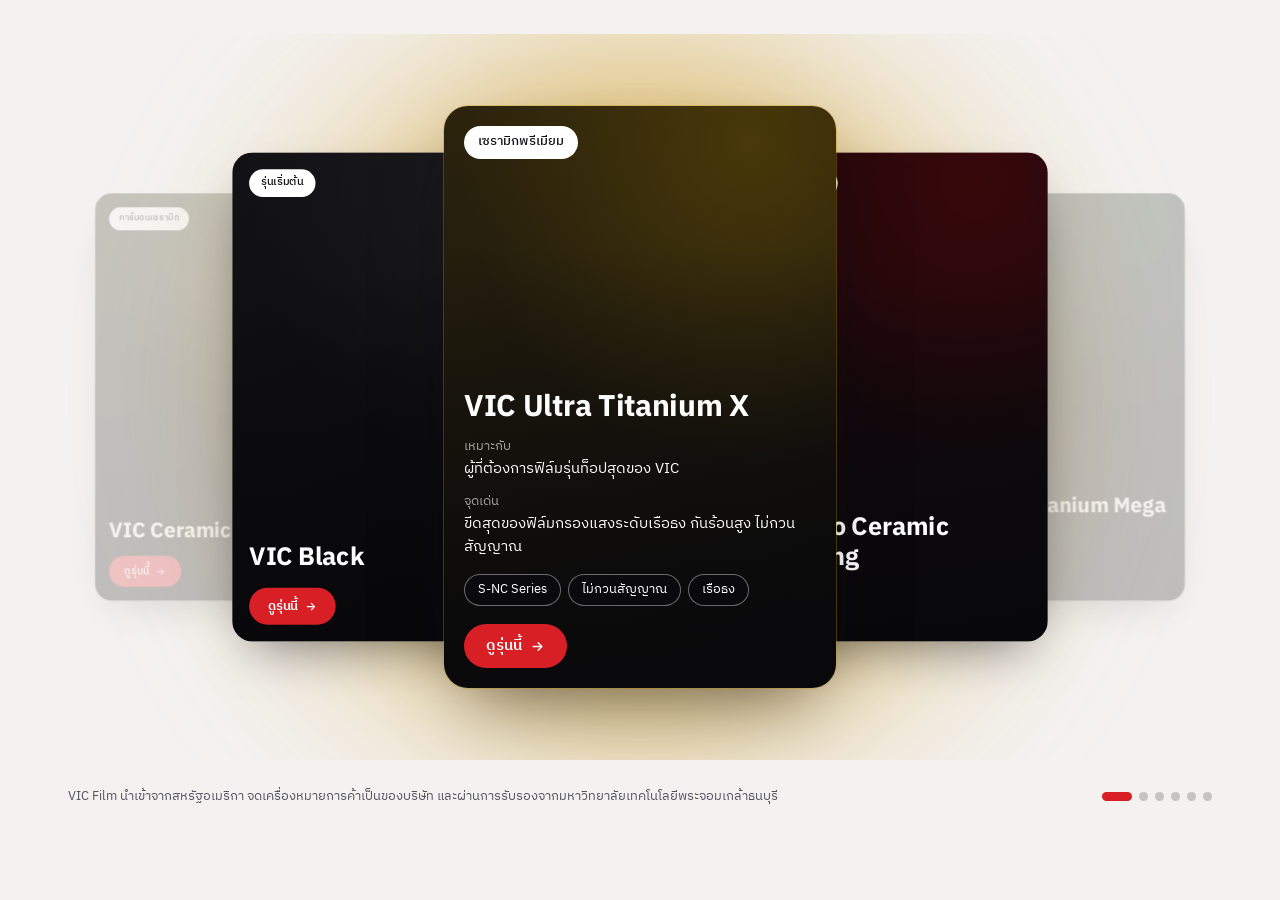
==== cards.html @ 4936e75e "feat: หน้าการ์ดซีรีส์ฟิล์มแบบ coverflow พร้อมแสงเรืองตามสีซีรีส์ เพิ่มหน้าใหม่ cards.html ทำตาม mock" ====
<!doctype html>
<html lang="th">
<head>
<meta charset="utf-8">
<meta name="viewport" content="width=device-width, initial-scale=1">
<title>VIC Film Studio — ฟิล์มแต่ละรุ่นของเรา</title>
<meta name="description" content="การ์ดแนะนำฟิล์มกรองแสง VIC ทั้ง 6 ซีรีส์ เลื่อนดูทีละรุ่นพร้อมจุดเด่นและความเหมาะสม">
<link rel="preconnect" href="https://fonts.googleapis.com">
<link rel="preconnect" href="https://fonts.gstatic.com" crossorigin>
<link href="https://fonts.googleapis.com/css2?family=Anuphan:wght@400;500;600;700&family=IBM+Plex+Sans+Thai:wght@400;500;600&display=swap" rel="stylesheet">
<link rel="stylesheet" href="assets/css/cards.css">
</head>
<body>

<main class="wrap">
  <section class="cf" aria-roledescription="carousel" aria-label="ฟิล์ม VIC ทั้ง 6 ซีรีส์">

    <div class="cf-stage" id="cfStage" tabindex="0" role="group"
         aria-label="การ์ดซีรีส์ฟิล์ม กดลูกศรซ้ายขวาเพื่อเปลี่ยนรุ่น">
      <div class="cf-glow" aria-hidden="true">
        <span class="cf-glow-l" data-layer="a"></span>
        <span class="cf-glow-l" data-layer="b"></span>
      </div>
      <ul class="cf-track" id="cfTrack"></ul>
    </div>

    <div class="cf-foot">
      <p class="cf-caption">VIC Film นำเข้าจากสหรัฐอเมริกา จดเครื่องหมายการค้าเป็นของบริษัท และผ่านการรับรองจากมหาวิทยาลัยเทคโนโลยีพระจอมเกล้าธนบุรี</p>
      <div class="cf-dots" id="cfDots" role="tablist" aria-label="เลือกซีรีส์ฟิล์ม"></div>
    </div>

    <p class="sr-only" id="cfStatus" role="status" aria-live="polite"></p>
  </section>
</main>

<script src="assets/js/data.js"></script>
<script src="assets/js/cards-data.js"></script>
<script src="assets/js/cards.js"></script>
</body>
</html>
---- assets/css/cards.css ----
/* ==========================================================================
   VIC FILM STUDIO — หน้าการ์ดซีรีส์ฟิล์ม (cards.html)
   ไฟล์นี้แยกจาก styles.css ของหน้าหลักโดยสมบูรณ์
   ========================================================================== */

:root{
  --page:#f4f2f0;
  --ink:#16161a; --ink-2:#55555f;
  --line:#e4e4e8;
  --red:#d81f26; --red-ink:#b81017;
  --font-display:'Anuphan', system-ui, sans-serif;
  --font-body:'IBM Plex Sans Thai', system-ui, sans-serif;

  /* เรขาคณิตของ carousel — ทุก breakpoint แก้แค่ตัวแปรกลุ่มนี้ */
  --card-w:392px;
  --card-r:24px;
  --track-h:calc(var(--card-w) * 582 / 392);
  --cf-x1:.62;  --cf-x2:1.04; --cf-x3:1.30;   /* ระยะเลื่อน คูณกับ card-w */
  --cf-s1:.84;  --cf-s2:.70;  --cf-s3:.64;    /* อัตราย่อ */
  --cf-o2:.22;                                 /* ความทึบของใบไกล */
  --cf-veil:.44;                               /* ความหรี่ของใบที่ไม่ active */
  --cf-dur:.46s;
  --cf-ease:cubic-bezier(.22,.61,.36,1);
}

*,*::before,*::after{box-sizing:border-box}
html{-webkit-text-size-adjust:100%}
body{
  margin:0; background:var(--page); color:var(--ink);
  font-family:var(--font-body); font-size:15px; line-height:1.6;
  -webkit-font-smoothing:antialiased;
}
h1,h2,h3{font-family:var(--font-display); font-weight:600; letter-spacing:-.01em; margin:0}
button{font:inherit; color:inherit}
a{color:var(--red-ink)}
:focus-visible{outline:2px solid var(--red); outline-offset:3px; border-radius:6px}
.sr-only{position:absolute;width:1px;height:1px;padding:0;margin:-1px;overflow:hidden;clip:rect(0 0 0 0);white-space:nowrap;border:0}

.wrap{width:100%; max-width:1180px; margin-inline:auto; padding-inline:18px}
.cf{padding:34px 0 48px}

/* ---------- เวที: ขังแสงเรืองไว้ข้างใน และตัดการ์ดที่ล้นออก ------------- */
.cf-stage{
  position:relative; isolation:isolate; overflow:hidden;
  padding-block:72px;
  touch-action:pan-y;
  user-select:none; -webkit-user-select:none;
  cursor:grab;
}
.cf-stage:active{cursor:grabbing}
.cf-stage:focus-visible{outline:2px solid var(--red); outline-offset:-2px; border-radius:18px}

/* ---------- แสงเรือง: 2 ชั้นสลับกันด้วย opacity เท่านั้น ---------------- */
.cf-glow{position:absolute; inset:0; z-index:0; pointer-events:none; contain:paint}
.cf-glow-l{
  position:absolute; left:50%; top:50%;
  width:calc(var(--card-w) * 1.45); height:calc(var(--card-w) * 1.45);
  margin:calc(var(--card-w) * -.725) 0 0 calc(var(--card-w) * -.725);
  /* ซ้อน 2 วง: วงในแน่นให้ความเข้ม วงนอกกว้างให้แสงฟุ้ง */
  background:
    radial-gradient(closest-side, var(--g, transparent) 0%, rgba(0,0,0,0) 58%),
    radial-gradient(closest-side, var(--g, transparent) 0%, rgba(0,0,0,0) 84%);
  filter:blur(40px) saturate(1.25);
  transform:scale(1.9);           /* เบลอผืนเล็กแล้วค่อยยืด = ถูกกว่าเบลอผืนใหญ่ */
  opacity:0;
  transition:opacity .42s linear;
  will-change:opacity;
}
.cf-glow-l.is-on{opacity:1}

/* ---------- ราง + การ์ด ------------------------------------------------- */
.cf-track{
  position:relative; z-index:1;
  list-style:none; margin:0; padding:0;
  height:var(--track-h);
}

.cf-card{
  --dir:0;
  --c-hi:color-mix(in srgb, var(--brand) 34%, #0b0b0e);
  --c-mid:color-mix(in srgb, var(--brand) 18%, #0b0b0e);
  --c-lo:color-mix(in srgb, var(--brand) 8%, #0b0b0e);

  position:absolute; left:50%; top:0;
  width:var(--card-w); height:var(--track-h);
  margin-left:calc(var(--card-w) / -2);
  border-radius:var(--card-r);
  overflow:hidden;
  transform-origin:50% 50%;
  box-shadow:0 26px 60px -24px rgba(10,10,16,.55);
  transition:transform var(--cf-dur) var(--cf-ease), opacity var(--cf-dur) var(--cf-ease),
             box-shadow var(--cf-dur) var(--cf-ease);
  background:
    linear-gradient(to top, rgba(8,8,10,.88) 0%, rgba(8,8,10,.28) 52%, rgba(8,8,10,0) 76%),
    radial-gradient(120% 90% at 78% 6%, var(--c-hi), transparent 62%),
    linear-gradient(158deg, var(--c-mid) 0%, var(--c-lo) 58%, #0b0b0e 100%);
}

/* หรี่ใบที่ไม่ active ด้วย veil — ห้ามใช้ filter:brightness() (repaint ทุกเฟรม) */
.cf-card::after{
  content:""; position:absolute; inset:0; border-radius:inherit;
  background:rgba(8,8,12,var(--cf-veil));
  transition:opacity var(--cf-dur) var(--cf-ease);
  pointer-events:none; z-index:5;
}
.cf-card[data-mag="0"]::after{opacity:0}

.cf-card[data-mag="0"]{
  transform:translateX(0) scale(1); opacity:1; z-index:30;
  box-shadow:
    0 0 0 1px color-mix(in srgb, var(--brand) 34%, transparent),
    0 30px 70px -26px rgba(10,10,16,.6);
}
.cf-card[data-mag="1"]{transform:translateX(calc(var(--dir) * var(--cf-x1) * var(--card-w))) scale(var(--cf-s1)); opacity:1; z-index:20}
.cf-card[data-mag="2"]{transform:translateX(calc(var(--dir) * var(--cf-x2) * var(--card-w))) scale(var(--cf-s2)); opacity:var(--cf-o2); z-index:10}
.cf-card[data-mag="3"]{transform:translateX(calc(var(--dir) * var(--cf-x3) * var(--card-w))) scale(var(--cf-s3)); opacity:0; z-index:0; pointer-events:none}

/* ปิด transition ชั่วคราวตอนวนรอบ ไม่ให้การ์ดวิ่งข้ามจอให้เห็น */
.cf-card.is-jump{transition:none !important}

/* ปุ่มใสคลุมทั้งใบ ใช้คลิกเลือกใบที่ยังไม่ active */
.cf-pick{
  position:absolute; inset:0; z-index:7;
  border:0; background:transparent; padding:0; cursor:pointer;
  border-radius:inherit;
}
.cf-card[data-mag="0"] .cf-pick{display:none}

/* ---------- เนื้อในการ์ด ------------------------------------------------ */
.cf-body{
  position:relative; z-index:6;
  height:100%; padding:clamp(14px, calc(var(--card-w) * .051), 20px);
  display:flex; flex-direction:column;
  pointer-events:none;              /* ให้คลิกทะลุไปโดน .cf-pick */
}
.cf-card[data-mag="0"] .cf-body{pointer-events:auto}

.cf-kicker{
  align-self:flex-start;
  background:#fff; color:var(--ink);
  border-radius:999px; padding:6px 14px;
  font-size:clamp(11px, calc(var(--card-w) * .033), 13px); font-weight:500;
}

.cf-info{margin-top:auto}

.cf-name{
  font-family:var(--font-display); font-weight:700;
  font-size:clamp(21px, calc(var(--card-w) * .077), 30px);
  line-height:1.2; color:#fff; margin:0 0 2px;
}

.cf-detail{
  display:grid; grid-template-rows:0fr;
  transition:grid-template-rows var(--cf-dur) var(--cf-ease);
}
.cf-card[data-mag="0"] .cf-detail{grid-template-rows:1fr}
.cf-detail-in{overflow:hidden; min-height:0}

.cf-label{
  margin:clamp(8px, calc(var(--card-w) * .031), 12px) 0 1px;
  font-size:clamp(11px, calc(var(--card-w) * .032), 12.5px); color:rgba(255,255,255,.62);
}
.cf-value{margin:0; font-size:clamp(13px, calc(var(--card-w) * .038), 15px); color:#fff; line-height:1.5}

.cf-tags{
  list-style:none; margin:clamp(10px, calc(var(--card-w) * .041), 16px) 0 0; padding:0;
  display:flex; gap:7px; flex-wrap:wrap;
}
.cf-tags li{
  border:1px solid rgba(255,255,255,.40);
  background:rgba(10,10,14,.45);
  border-radius:999px; padding:5px clamp(10px, calc(var(--card-w) * .033), 14px);
  font-size:clamp(11px, calc(var(--card-w) * .032), 12.5px); color:#fff; white-space:nowrap;
}

.cf-cta{
  display:inline-flex; align-items:center; gap:8px;
  margin-top:clamp(12px, calc(var(--card-w) * .046), 18px);
  min-height:44px; padding:0 clamp(16px, calc(var(--card-w) * .056), 22px);
  background:var(--red); color:#fff;
  border-radius:999px; text-decoration:none;
  font-size:clamp(14px, calc(var(--card-w) * .038), 15px); font-weight:600;
  transition:background .15s;
}
.cf-cta:hover{background:var(--red-ink); color:#fff}

/* ---------- แถบล่าง: คำอธิบาย + จุดบอกตำแหน่ง -------------------------- */
.cf-foot{
  display:flex; align-items:center; gap:24px;
  margin-top:26px;
}
/* --ink-3 (#7c7c87) ตกเกณฑ์บนพื้น #f4f2f0 (3.69:1) ต้องใช้ --ink-2 เท่านั้น */
.cf-caption{margin:0; flex:1; font-size:13px; color:var(--ink-2); line-height:1.6}

.cf-dots{display:flex; align-items:center; gap:7px; flex:none}
.cf-dot{
  width:9px; height:9px; padding:0; border:0;
  border-radius:999px; background:#c6c3c0; cursor:pointer;
  transition:width .3s var(--cf-ease), background .3s var(--cf-ease);
}
.cf-dot:hover{background:#a8a4a0}
.cf-dot[aria-selected="true"]{width:30px; background:var(--red)}

/* ---------- responsive --------------------------------------------------- */
@media (max-width:1199px){
  :root{--card-w:clamp(280px, 32vw, 392px)}
}
@media (max-width:1039px){
  :root{--cf-x1:.56; --cf-x2:.96; --cf-o2:.18}
}
@media (max-width:819px){
  :root{--cf-x1:.68; --cf-s1:.82; --cf-o2:0}
  .cf-card[data-mag="2"]{pointer-events:none}
  .cf-stage{padding-block:56px}
}
@media (max-width:559px){
  :root{--card-w:min(78vw, 300px); --cf-x1:.80; --cf-dur:.34s}
  .cf-glow-l{filter:blur(34px); transform:scale(1.6)}
  .cf-foot{flex-direction:column; align-items:flex-start; gap:14px}
  .cf-dots{align-self:flex-start}
}
@media (max-width:430px){
  :root{--card-w:min(84vw, 280px)}
  .wrap{padding-inline:14px}
  .cf-cta{width:100%; justify-content:center}
}

@media (prefers-reduced-motion:reduce){
  *{transition:none !important; animation:none !important}
}
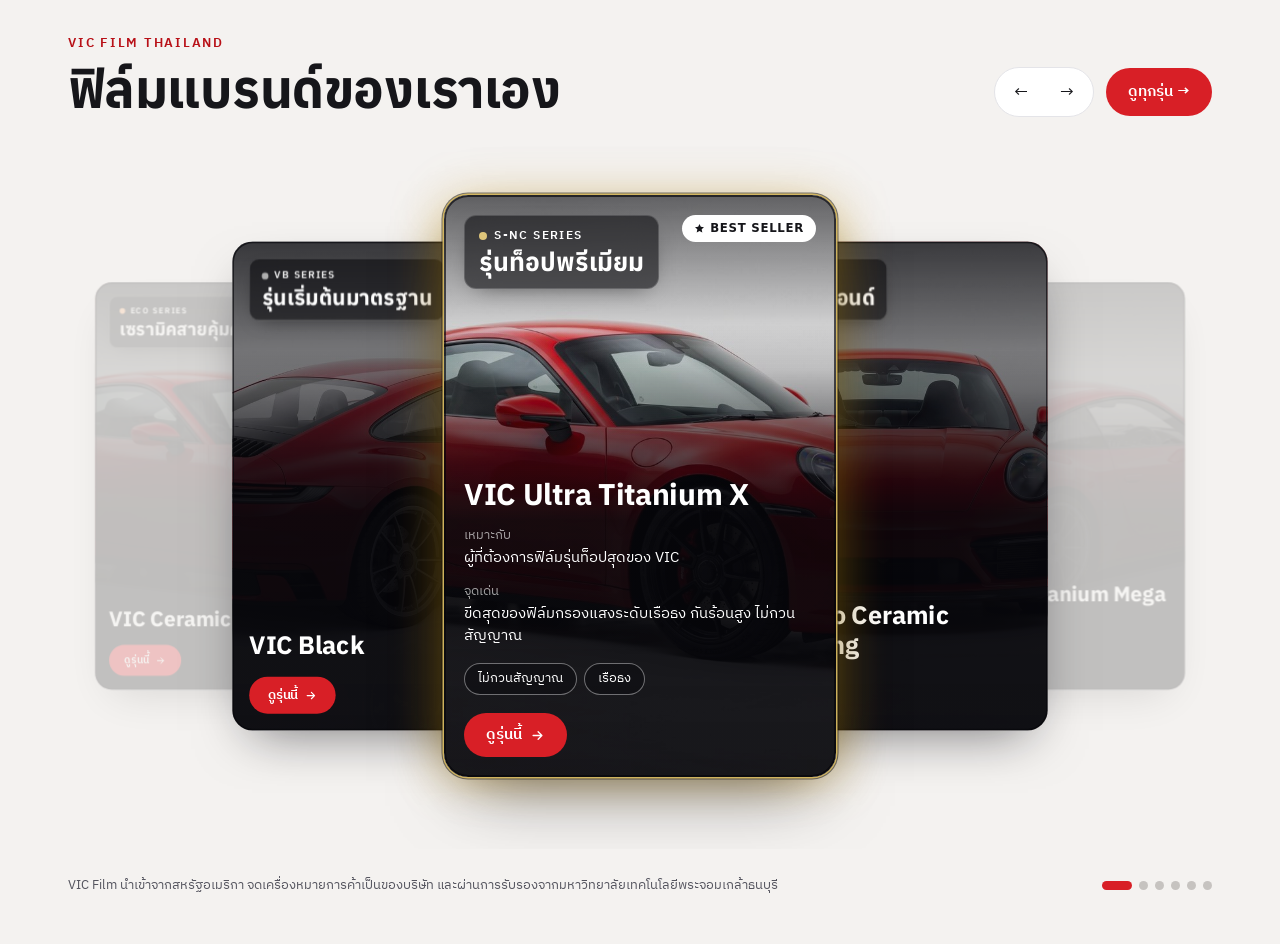
==== commit 5d08d214: "cards: redesign ให้ใช้งานได้บนการ์ดที่มีรูปพื้นหลัง ผู้ใช้ส่งภาพเว็บจริงที่เอาดีไซน์นี้ไปใช้ แล้วชี้" ====
--- a/cards.html
+++ b/cards.html
@@ -14,6 +14,22 @@
 
 <main class="wrap">
   <section class="cf" aria-roledescription="carousel" aria-label="ฟิล์ม VIC ทั้ง 6 ซีรีส์">
+
+    <!-- หัวเรื่องวางตามเลย์เอาต์เว็บจริง มีไว้เพื่อพิสูจน์ว่าแสงเรืองหลังการ์ด
+         ไม่ฟุ้งขึ้นมาชน H1 — สคริปต์ glow.mjs วัดแถบนี้โดยตรง -->
+    <header class="cf-head-row">
+      <div>
+        <p class="cf-eyebrow-page">VIC FILM THAILAND</p>
+        <h1 class="cf-title">ฟิล์มแบรนด์ของเราเอง</h1>
+      </div>
+      <div class="cf-nav">
+        <div class="cf-nav-group">
+          <button type="button" class="cf-nav-btn" data-nav="prev" aria-label="ซีรีส์ก่อนหน้า">&#8592;</button>
+          <button type="button" class="cf-nav-btn" data-nav="next" aria-label="ซีรีส์ถัดไป">&#8594;</button>
+        </div>
+        <a class="cf-all" href="index.html#step3">ดูทุกรุ่น &#8594;</a>
+      </div>
+    </header>
 
     <div class="cf-stage" id="cfStage" tabindex="0" role="group"
          aria-label="การ์ดซีรีส์ฟิล์ม กดลูกศรซ้ายขวาเพื่อเปลี่ยนรุ่น">
--- a/assets/css/cards.css
+++ b/assets/css/cards.css
@@ -39,6 +39,34 @@
 .wrap{width:100%; max-width:1180px; margin-inline:auto; padding-inline:18px}
 .cf{padding:34px 0 48px}
 
+/* ---------- หัวเรื่องหน้า (เลย์เอาต์ตามเว็บจริง) ------------------------ */
+.cf-head-row{
+  display:flex; align-items:flex-end; justify-content:space-between;
+  gap:20px; flex-wrap:wrap; margin-bottom:6px;
+}
+.cf-eyebrow-page{
+  margin:0 0 6px; color:var(--red-ink);
+  font-size:12.5px; font-weight:600; letter-spacing:.14em; text-transform:uppercase;
+}
+.cf-title{font-size:clamp(30px, 5vw, 52px); line-height:1.1; font-weight:700}
+.cf-nav{display:flex; align-items:center; gap:12px; flex-wrap:wrap}
+.cf-nav-group{
+  display:flex; background:#fff; border:1px solid var(--line);
+  border-radius:999px; padding:4px; gap:2px;
+}
+.cf-nav-btn{
+  width:44px; min-height:40px; border:0; border-radius:999px;
+  background:transparent; cursor:pointer; font-size:17px; line-height:1;
+  transition:background .18s;
+}
+.cf-nav-btn:hover{background:#f1efed}
+.cf-all{
+  display:inline-flex; align-items:center; min-height:48px; padding:0 22px;
+  background:var(--red); color:#fff; border-radius:999px;
+  font-weight:600; text-decoration:none;
+}
+.cf-all:hover{background:var(--red-ink)}
+
 /* ---------- เวที: ขังแสงเรืองไว้ข้างใน และตัดการ์ดที่ล้นออก ------------- */
 .cf-stage{
   position:relative; isolation:isolate; overflow:hidden;
@@ -51,26 +79,33 @@
 .cf-stage:focus-visible{outline:2px solid var(--red); outline-offset:-2px; border-radius:18px}
 
 /* ---------- แสงเรือง: 2 ชั้นสลับกันด้วย opacity เท่านั้น ---------------- */
-.cf-glow{position:absolute; inset:0; z-index:0; pointer-events:none; contain:paint}
+/* z-index 25 = เหนือใบข้าง (10/20) แต่ใต้ใบกลาง (30) แสงจึงล้นไปทับใบข้างได้ */
+/* mask ทำให้แสงจางหายก่อนถึงขอบบนของเวที — กันไม่ให้ฟุ้งขึ้นไปชนหัวเรื่อง
+   แก้ที่ตัวแสงเอง ไม่พึ่ง overflow ของพ่อแม่ จะได้พอร์ตไปวางที่ไหนก็ปลอดภัย */
+.cf-glow{
+  position:absolute; inset:0; z-index:25; pointer-events:none; contain:paint;
+  -webkit-mask-image:linear-gradient(to bottom, transparent 0, #000 16%, #000 92%, transparent 100%);
+          mask-image:linear-gradient(to bottom, transparent 0, #000 16%, #000 92%, transparent 100%);
+}
 .cf-glow-l{
   position:absolute; left:50%; top:50%;
-  width:calc(var(--card-w) * 1.45); height:calc(var(--card-w) * 1.45);
-  margin:calc(var(--card-w) * -.725) 0 0 calc(var(--card-w) * -.725);
-  /* ซ้อน 2 วง: วงในแน่นให้ความเข้ม วงนอกกว้างให้แสงฟุ้ง */
-  background:
-    radial-gradient(closest-side, var(--g, transparent) 0%, rgba(0,0,0,0) 58%),
-    radial-gradient(closest-side, var(--g, transparent) 0%, rgba(0,0,0,0) 84%);
-  filter:blur(40px) saturate(1.25);
-  transform:scale(1.9);           /* เบลอผืนเล็กแล้วค่อยยืด = ถูกกว่าเบลอผืนใหญ่ */
+  /* สี่เหลี่ยมมุมมนขนาดเท่าการ์ดเป๊ะ แล้วเบลอ — halo จึงเดินตามทรงการ์ด
+     ไม่ใช่ก้อนวงรีแบบเดิมที่ล้นพ้นขอบข้างละ 122px จนอ่านเป็นหมอก */
+  width:var(--card-w); height:var(--track-h);
+  margin:calc(var(--track-h) / -2) 0 0 calc(var(--card-w) / -2);
+  border-radius:var(--card-r);    /* ใช้รัศมีเดียวกับการ์ด */
+  background:var(--g, transparent);
+  filter:blur(26px) saturate(1.2);
+  transform:scale(1);
   opacity:0;
   transition:opacity .42s linear;
   will-change:opacity;
 }
-.cf-glow-l.is-on{opacity:1}
+.cf-glow-l.is-on{opacity:.55}
 
 /* ---------- ราง + การ์ด ------------------------------------------------- */
 .cf-track{
-  position:relative; z-index:1;
+  position:relative;              /* ห้ามใส่ z-index — จะขัง z-index ของการ์ดไว้ข้างใน */
   list-style:none; margin:0; padding:0;
   height:var(--track-h);
 }
@@ -80,6 +115,10 @@
   --c-hi:color-mix(in srgb, var(--brand) 34%, #0b0b0e);
   --c-mid:color-mix(in srgb, var(--brand) 18%, #0b0b0e);
   --c-lo:color-mix(in srgb, var(--brand) 8%, #0b0b0e);
+  --brand-ink:color-mix(in srgb, var(--brand) 62%, #ffffff);
+  /* จุดสีบนกระจกฝ้าต้องสว่างกว่า --brand-ink อีกนิด ไม่งั้น NCS ได้ 2.96:1
+     ตกเกณฑ์กราฟิก 3:1 — แยกตัวแปรไว้ไม่ให้ไปกระทบวงแหวนขอบการ์ด */
+  --brand-dot:color-mix(in srgb, var(--brand) 52%, #ffffff);
 
   position:absolute; left:50%; top:0;
   width:var(--card-w); height:var(--track-h);
@@ -96,6 +135,32 @@
     linear-gradient(158deg, var(--c-mid) 0%, var(--c-lo) 58%, #0b0b0e 100%);
 }
 
+/* รูปพื้นหลังการ์ด — inset:0 + cover รับประกันว่าคลุมเต็มใบเสมอ ไม่ว่าสัดส่วน
+   รูปเป็นเท่าไร จึงไม่มีชั้นที่อยู่ข้างหลังโผล่เป็นแถบออกมาให้เห็น
+   border-radius:inherit กันมุมฉากยื่นพ้นขอบมน (อาการ "แถบแปลก" ที่พบในเว็บจริง) */
+.cf-photo{
+  position:absolute; inset:0; z-index:1;
+  display:block;                  /* img เป็น inline โดยปริยาย จะเหลือ gap ใต้ภาพ */
+  width:100%; height:100%;
+  object-fit:cover;
+  border-radius:inherit;
+}
+
+/* ม่านไล่เฉดทับรูป — รูปแต่ละใบสว่างไม่เท่ากัน ถ้าไม่มีฐานที่คาดเดาได้
+   contrast ของตัวอักษรจะขึ้นกับรูป ท่อนบนรองแผ่นคำจำกัดความ ท่อนล่างรองชื่อรุ่น */
+.cf-card::before{
+  content:""; position:absolute; inset:0; z-index:2;
+  border-radius:inherit; pointer-events:none;
+  background:
+    linear-gradient(to bottom, rgba(6,6,10,.62) 0%, rgba(6,6,10,0) 30%),
+    linear-gradient(to top,    rgba(6,6,10,.93) 0%, rgba(6,6,10,.90) 44%,
+                               rgba(6,6,10,.60) 58%, rgba(6,6,10,0) 78%);
+  /* เส้นมืด 1px ชิดขอบใน — ให้วงแหวนสีแบรนด์มีเพื่อนบ้านมืดทั้งสองฝั่งเสมอ
+     ไม่งั้น contrast ด้านในจะขึ้นกับว่ารูปตรงนั้นสว่างแค่ไหน (MC/VB เคยตกเหลือ 2.4:1)
+     ต้องอยู่บน ::before ไม่ใช่ inset shadow ของการ์ด เพราะรูปเป็นลูกจะทับ shadow */
+  box-shadow:inset 0 0 0 2px rgba(6,6,10,.66);
+}
+
 /* หรี่ใบที่ไม่ active ด้วย veil — ห้ามใช้ filter:brightness() (repaint ทุกเฟรม) */
 .cf-card::after{
   content:""; position:absolute; inset:0; border-radius:inherit;
@@ -107,8 +172,18 @@
 
 .cf-card[data-mag="0"]{
   transform:translateX(0) scale(1); opacity:1; z-index:30;
+  /* --brand ดิบที่ 34% ซีรีส์สีเข้มแทบไม่เห็น ใช้ --brand-ink ที่ยกขึ้นหาขาวแล้ว
+     และต้องสว่างเกือบเต็ม เพราะแสงเรืองที่อยู่ถัดออกไปเป็นสีแบรนด์เหมือนกัน
+     ถ้าความทึบต่ำเส้นขอบจะกลืนหายไปกับแสงของตัวเอง
+     วงนอก 1px สีมืดทำหน้าที่คั่นเส้นขอบกับแสง ให้ขอบคมไม่ว่าแสงจะสีอะไร
+     ตรงนี้เป็นที่เดียวที่ยังใช้ --brand-ink ห้ามเปลี่ยนเป็นสีดิบ เพราะจะกลืน
+     กับแสงเรืองที่อยู่ถัดออกไป วงแหวนคือ "ขอบ" ไม่ใช่ "ตัวอย่างสี"
+     ตัวที่บอกสีประจำรุ่นคือแผ่นด้านบนกับแสงเรือง ซึ่งเป็นสีดิบอยู่แล้ว
+     ความหนาลดจาก 2px เหลือ 1.5px ได้เพราะแผ่นทึบสีแบรนด์ด้านบน
+     รับหน้าที่บอกสีประจำรุ่นแทนแล้ว วงแหวนไม่ต้องตะโกนคนเดียว */
   box-shadow:
-    0 0 0 1px color-mix(in srgb, var(--brand) 34%, transparent),
+    0 0 0 1.5px color-mix(in srgb, var(--brand-ink) 95%, transparent),
+    0 0 0 2.5px rgba(8,8,12,.5),
     0 30px 70px -26px rgba(10,10,16,.6);
 }
 .cf-card[data-mag="1"]{transform:translateX(calc(var(--dir) * var(--cf-x1) * var(--card-w))) scale(var(--cf-s1)); opacity:1; z-index:20}
@@ -135,11 +210,70 @@
 }
 .cf-card[data-mag="0"] .cf-body{pointer-events:auto}
 
-.cf-kicker{
-  align-self:flex-start;
-  background:#fff; color:var(--ink);
-  border-radius:999px; padding:6px 14px;
-  font-size:clamp(11px, calc(var(--card-w) * .033), 13px); font-weight:500;
+/* ---------- หัวข้อโปรย: คำจำกัดความประจำซีรีส์ -------------------------- */
+/* แผ่นทึบสีแบรนด์ — หดพอดีข้อความ ไม่เต็มความกว้างการ์ด
+   สลับขั้วสีจากทั้งการ์ด (การ์ดมืด → แผ่นสว่าง) จึงเด่นกว่าเนื้อหาด้านล่าง
+   โดยไม่ต้องขยายตัวอักษร ซึ่งผู้ใช้เพิ่งขอให้ลดลงไป
+
+   ไม่ใช้พื้นโปร่งอีกแล้ว เพราะไล่เฉดสีแบรนด์ของการ์ดอยู่มุมขวาบน
+   (radial ที่ 78% 6%) ทำให้แผ่นได้ซ้ายมืด ~2% ขวาสว่าง ~84% = สีไม่สม่ำเสมอ
+   พื้นทึบตัดปัญหานี้ทิ้งเพราะไม่ขึ้นกับสิ่งที่อยู่ข้างหลัง
+
+   พื้นหลังการ์ดเป็นรูป แผ่นทึบจึงบังรูป เปลี่ยนเป็นกระจกฝ้า: พื้นดำโปร่ง +
+   backdrop-filter เบลอสิ่งที่อยู่ข้างหลัง มองทะลุเห็นรูปแต่ตัวอักษรยังอ่านชัด
+
+   ตัวอักษรเป็นสีขาวทั้งหมด ไม่ใช้สีแบรนด์เป็นตัวอักษร — วัดแล้วกระจกฝ้าให้พื้น
+   เทากลาง (~#68686B) ซึ่งเป็นพื้นที่แย่ที่สุดสำหรับสีอิ่ม NCS ได้แค่ 1.89:1
+   สีประจำรุ่นจึงย้ายไปเป็นจุดกลมหน้า eyebrow ซึ่งเป็นกราฟิก ใช้เกณฑ์ 3:1 */
+/* กรอบชิดซ้าย ป้ายชิดขวา อยู่แถวเดียวกัน
+   ไม่ใช้ absolute เพราะกรอบของการ์ดที่มี/ไม่มีป้ายต้องเริ่มระดับเดียวกัน
+   และ flexbox จะหดกรอบให้เองแทนที่จะปล่อยให้ทับป้ายที่จอแคบ */
+.cf-head{
+  display:flex; align-items:flex-start; justify-content:space-between;
+  gap:10px;
+}
+
+.cf-top{
+  min-width:0;                    /* ยอมให้หด ข้อความตัดบรรทัดแทนการทับกัน */
+  display:flex; flex-direction:column; align-items:flex-start;
+  padding:clamp(8px, calc(var(--card-w) * .028), 12px)
+          clamp(11px, calc(var(--card-w) * .036), 15px);
+  border-radius:12px;
+  background:rgba(8,8,12,.58);
+  -webkit-backdrop-filter:blur(16px) saturate(1.2);
+          backdrop-filter:blur(16px) saturate(1.2);
+  border:1px solid rgba(255,255,255,.16);
+  color:#fff;                       /* ชั้นในสืบทอดสีนี้ */
+  box-shadow:0 8px 24px -12px rgba(0,0,0,.6);   /* ยกแผ่นให้ลอยจากรูป */
+}
+
+.cf-flag{
+  flex:none;
+  display:inline-flex; align-items:center; gap:5px;
+  background:#fff; color:#16161a;   /* ขาว = เป็นกลาง ไม่ชนกับแผ่นสีแบรนด์ซีรีส์ใด */
+  border-radius:999px; padding:5px 12px;
+  font-size:clamp(10px, calc(var(--card-w) * .030), 12px);
+  font-weight:700; letter-spacing:.06em; line-height:1.4;
+}
+
+.cf-eyebrow{
+  font-size:clamp(10px, calc(var(--card-w) * .030), 12px);
+  font-weight:600; letter-spacing:.12em; text-transform:uppercase;
+  line-height:1.5; color:inherit;
+  display:inline-flex; align-items:center; gap:7px;
+}
+/* จุดสีประจำรุ่น — เป็นกราฟิกไม่ใช่ตัวอักษร เกณฑ์จึง 3:1 ไม่ใช่ 4.5:1 */
+.cf-eyebrow::before{
+  content:""; flex:none;
+  width:8px; height:8px; border-radius:50%;
+  background:var(--brand-dot);
+}
+
+.cf-tagline{
+  margin:2px 0 0;
+  font-family:var(--font-display); font-weight:700;
+  font-size:clamp(18px, calc(var(--card-w) * .064), 25px);
+  line-height:1.2; color:inherit;
 }
 
 .cf-info{margin-top:auto}
@@ -216,7 +350,7 @@
 }
 @media (max-width:559px){
   :root{--card-w:min(78vw, 300px); --cf-x1:.80; --cf-dur:.34s}
-  .cf-glow-l{filter:blur(34px); transform:scale(1.6)}
+  .cf-glow-l{filter:blur(28px) saturate(1.2); transform:scale(1.03)}
   .cf-foot{flex-direction:column; align-items:flex-start; gap:14px}
   .cf-dots{align-self:flex-start}
 }
